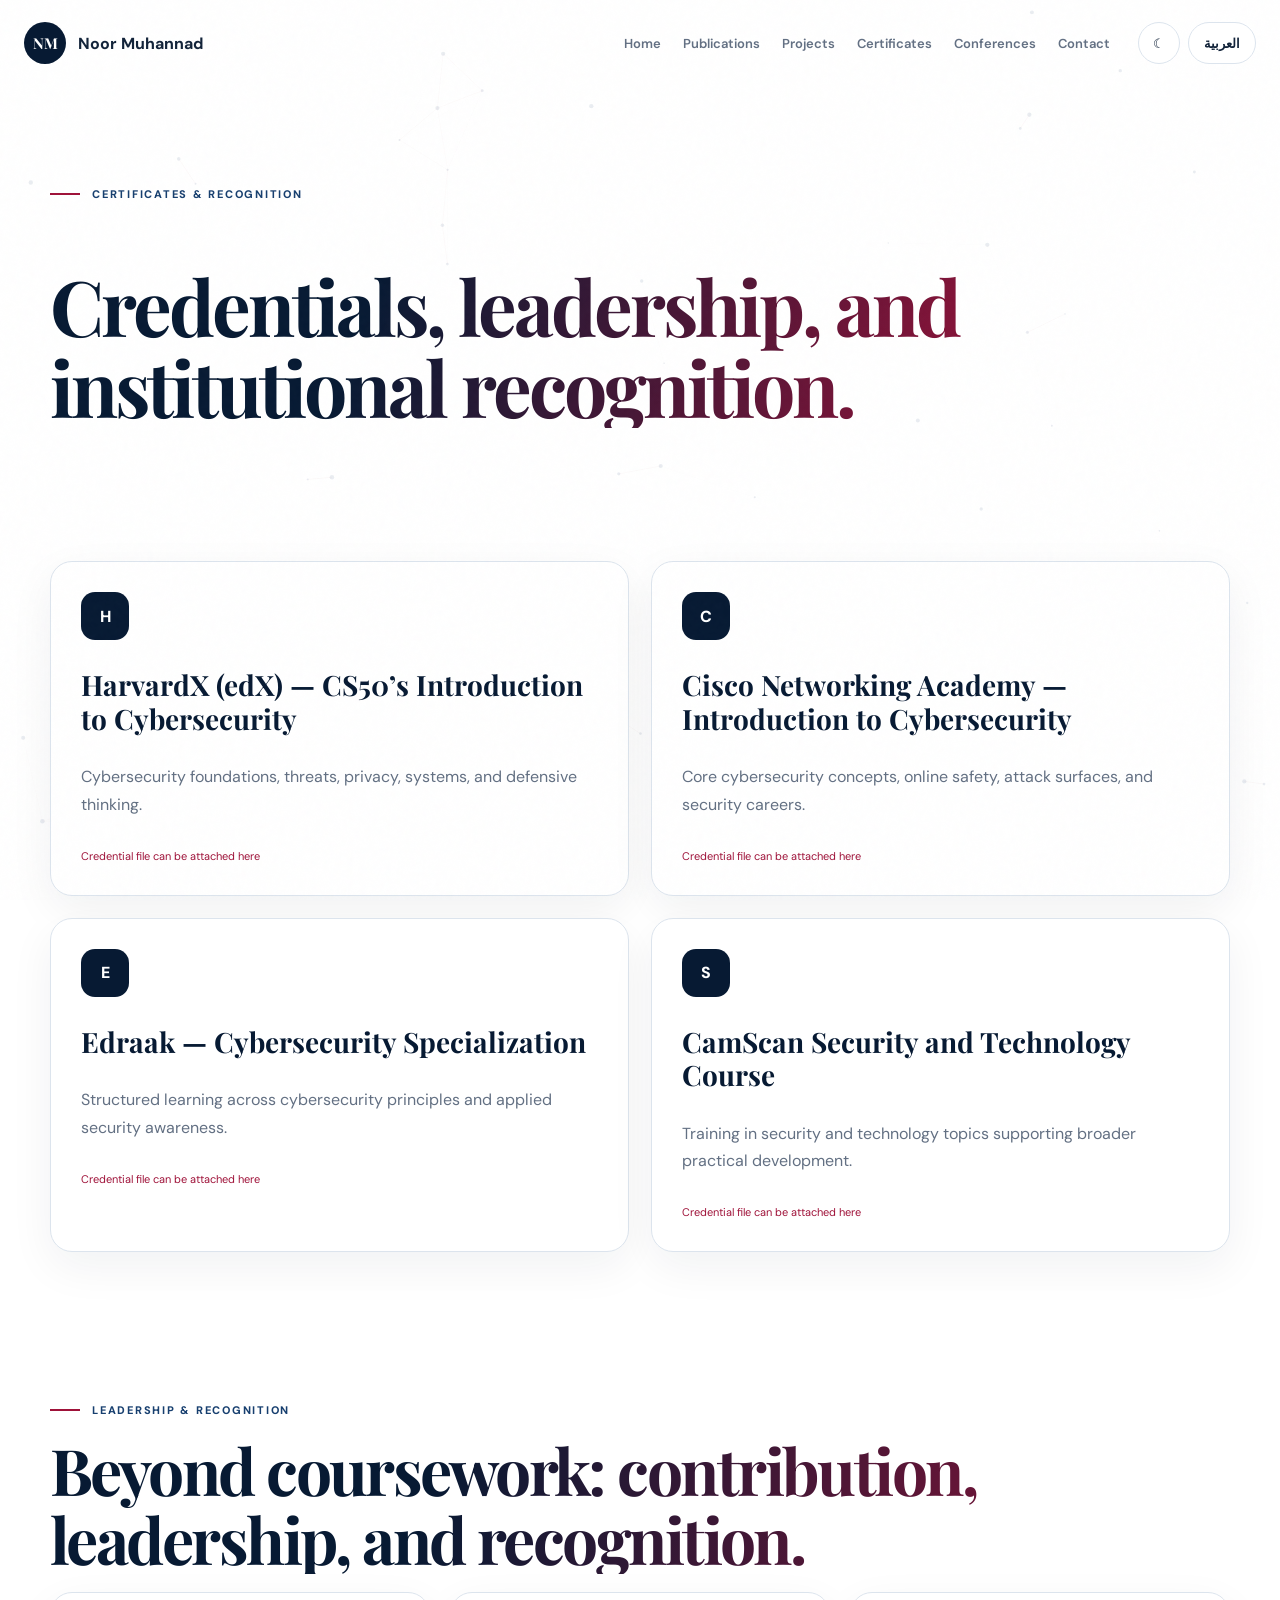
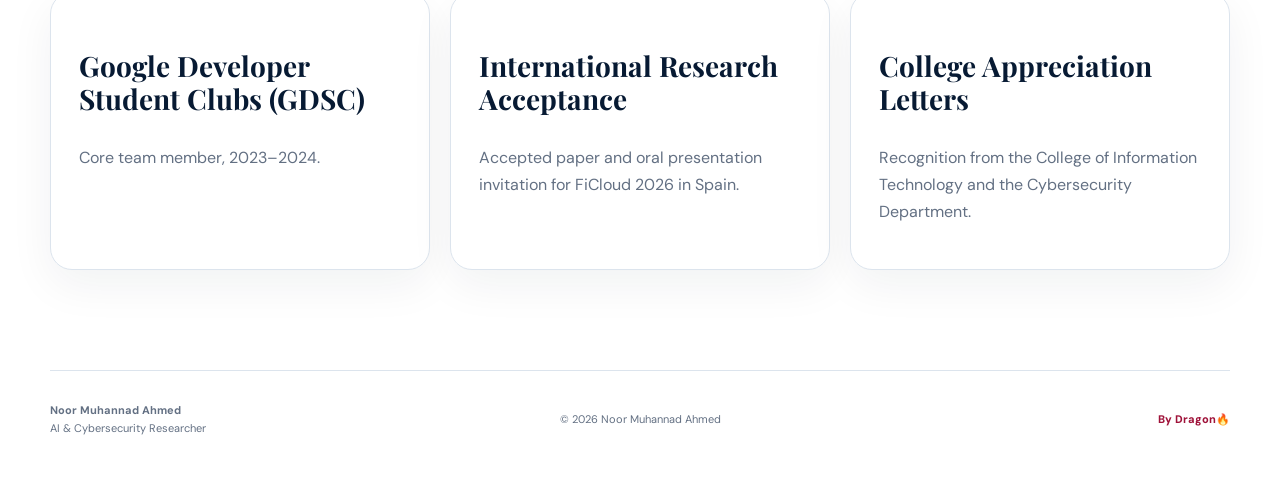
==== certificates.html @ e081cc7e "Add files via upload Initial Academic Portfolio" ====
<!DOCTYPE html><html lang="en" dir="ltr" data-theme="light"><head>
<meta charset="UTF-8">
<meta name="viewport" content="width=device-width,initial-scale=1">
<meta name="theme-color" content="#071a33">
<link rel="icon" href="assets/favicon.svg" type="image/svg+xml">
<link rel="preconnect" href="https://fonts.googleapis.com">
<link rel="preconnect" href="https://fonts.gstatic.com" crossorigin>
<link href="https://fonts.googleapis.com/css2?family=Cairo:wght@400;500;600;700;800&family=DM+Sans:wght@400;500;600;700&family=Playfair+Display:wght@600;700&display=swap" rel="stylesheet">
<link rel="stylesheet" href="styles.css">
<script defer src="script.js"></script>
<title>Certificates | Noor Muhannad</title>
<meta name="description" content="Certificates, leadership, and recognition of Noor Muhannad Ahmed.">
</head><body><canvas id="cyberCanvas" aria-hidden="true"></canvas><div id="cursorGlow" aria-hidden="true"></div>
<div class="scroll-progress" id="scrollProgress"></div><div class="noise"></div>
<header class="site-header">
<a class="brand" href="index.html"><span class="brand-mark">NM</span><span data-en="Noor Muhannad" data-ar="نور مهند">Noor Muhannad</span></a>
<nav class="nav" id="nav">
<a href="index.html" data-en="Home" data-ar="الرئيسية">Home</a>
<a href="publications.html" data-en="Publications" data-ar="الأبحاث">Publications</a>
<a href="projects.html" data-en="Projects" data-ar="المشاريع">Projects</a>
<a href="certificates.html" data-en="Certificates" data-ar="الشهادات">Certificates</a>
<a href="conferences.html" data-en="Conferences" data-ar="المؤتمرات">Conferences</a>
<a href="contact.html" data-en="Contact" data-ar="التواصل">Contact</a>
</nav>
<div class="header-actions">
<button id="themeToggle" class="icon-btn" aria-label="Theme">☾</button>
<button id="langToggle" class="lang-btn">العربية</button>
<button id="menuBtn" class="menu-btn" aria-label="Menu"><span></span><span></span></button>
</div>
</header>
<main>
<section class="page-hero section"><p class="eyebrow"><span></span><span data-en="Certificates & Recognition" data-ar="الشهادات والتقدير">Certificates & Recognition</span></p><h1 data-en="Credentials, leadership, and institutional recognition." data-ar="اعتمادات وقيادة وتقدير مؤسسي.">Credentials, leadership, and institutional recognition.</h1></section>
<section class="section">
<div class="certificate-grid">
<article class="certificate-card reveal"><span class="cert-icon">H</span><h3>HarvardX (edX) — CS50’s Introduction to Cybersecurity</h3><p data-en="Cybersecurity foundations, threats, privacy, systems, and defensive thinking." data-ar="أساسيات الأمن السيبراني والتهديدات والخصوصية والأنظمة والتفكير الدفاعي.">Cybersecurity foundations, threats, privacy, systems, and defensive thinking.</p><span class="cert-note" data-en="Credential file can be attached here" data-ar="يمكن إرفاق ملف الشهادة هنا">Credential file can be attached here</span></article>
<article class="certificate-card reveal"><span class="cert-icon">C</span><h3>Cisco Networking Academy — Introduction to Cybersecurity</h3><p data-en="Core cybersecurity concepts, online safety, attack surfaces, and security careers." data-ar="مفاهيم الأمن الأساسية والسلامة على الإنترنت وأسطح الهجوم والمسارات المهنية.">Core cybersecurity concepts, online safety, attack surfaces, and security careers.</p><span class="cert-note" data-en="Credential file can be attached here" data-ar="يمكن إرفاق ملف الشهادة هنا">Credential file can be attached here</span></article>
<article class="certificate-card reveal"><span class="cert-icon">E</span><h3>Edraak — Cybersecurity Specialization</h3><p data-en="Structured learning across cybersecurity principles and applied security awareness." data-ar="تعلم منظم في مبادئ الأمن السيبراني والوعي الأمني التطبيقي.">Structured learning across cybersecurity principles and applied security awareness.</p><span class="cert-note" data-en="Credential file can be attached here" data-ar="يمكن إرفاق ملف الشهادة هنا">Credential file can be attached here</span></article>
<article class="certificate-card reveal"><span class="cert-icon">S</span><h3>CamScan Security and Technology Course</h3><p data-en="Training in security and technology topics supporting broader practical development." data-ar="تدريب في موضوعات الأمن والتكنولوجيا لدعم التطور العملي الأوسع.">Training in security and technology topics supporting broader practical development.</p><span class="cert-note" data-en="Credential file can be attached here" data-ar="يمكن إرفاق ملف الشهادة هنا">Credential file can be attached here</span></article>
</div>
</section>
<section class="section recognition">
<div class="section-title reveal"><p class="eyebrow"><span></span><span data-en="Leadership & Recognition" data-ar="القيادة والتقدير">Leadership & Recognition</span></p><h2 data-en="Beyond coursework: contribution, leadership, and recognition." data-ar="أبعد من الدراسة: مساهمة وقيادة وتقدير.">Beyond coursework: contribution, leadership, and recognition.</h2></div>
<div class="card-grid">
<article class="card reveal"><h3>Google Developer Student Clubs (GDSC)</h3><p data-en="Core team member, 2023–2024." data-ar="عضو في الفريق الأساسي، 2023–2024.">Core team member, 2023–2024.</p></article>
<article class="card reveal"><h3 data-en="International Research Acceptance" data-ar="قبول بحث دولي">International Research Acceptance</h3><p data-en="Accepted paper and oral presentation invitation for FiCloud 2026 in Spain." data-ar="قبول بحث ودعوة عرض شفهي في FiCloud 2026 في إسبانيا.">Accepted paper and oral presentation invitation for FiCloud 2026 in Spain.</p></article>
<article class="card reveal"><h3 data-en="College Appreciation Letters" data-ar="كتب شكر من الكلية">College Appreciation Letters</h3><p data-en="Recognition from the College of Information Technology and the Cybersecurity Department." data-ar="تقدير من كلية تكنولوجيا المعلومات وقسم الأمن السيبراني.">Recognition from the College of Information Technology and the Cybersecurity Department.</p></article>
</div>
</section>
</main>
<footer>
<div><strong>Noor Muhannad Ahmed</strong><span data-en="AI & Cybersecurity Researcher" data-ar="باحثة في الذكاء الاصطناعي والأمن السيبراني">AI & Cybersecurity Researcher</span></div>
<p>© <span id="year"></span> Noor Muhannad Ahmed</p>
<p class="dragon">By Dragon🔥</p>
</footer>
</body></html>
---- styles.css ----
:root{--navy:#071a33;--blue:#173f6f;--cherry:#9f1239;--cherry2:#c51f4f;--bg:#fff;--surface:#fff;--surface2:#f4f7fa;--text:#13243a;--muted:#637083;--line:#dce4ed;--shadow:0 24px 70px rgba(7,26,51,.12)}
html[data-theme=dark]{--navy:#e9f0fa;--blue:#94b7e5;--cherry:#ef4d79;--cherry2:#ff7198;--bg:#09111f;--surface:#0e1929;--surface2:#132238;--text:#eef4fb;--muted:#9eacbf;--line:#26364d;--shadow:0 24px 70px rgba(0,0,0,.35)}
*{box-sizing:border-box}html{scroll-behavior:smooth}body{margin:0;background:var(--bg);color:var(--text);font-family:"DM Sans",sans-serif;transition:.3s}a{text-decoration:none;color:inherit}.section{width:min(1180px,calc(100% - 48px));margin:auto}.noise{position:fixed;inset:0;pointer-events:none;z-index:90;opacity:.02;background-image:url("data:image/svg+xml,%3Csvg viewBox='0 0 160 160' xmlns='http://www.w3.org/2000/svg'%3E%3Cfilter id='n'%3E%3CfeTurbulence type='fractalNoise' baseFrequency='.9' numOctaves='4'/%3E%3C/filter%3E%3Crect width='100%25' height='100%25' filter='url(%23n)'/%3E%3C/svg%3E")}.scroll-progress{position:fixed;top:0;left:0;height:3px;background:linear-gradient(90deg,var(--cherry),var(--cherry2));z-index:200;width:0}.site-header{width:min(1280px,calc(100% - 48px));height:86px;margin:auto;display:flex;align-items:center;gap:28px;position:relative;z-index:100}.brand{display:flex;align-items:center;gap:12px;font-weight:700}.brand-mark{width:42px;height:42px;border-radius:50%;display:grid;place-items:center;background:#071a33;color:#fff;font:700 15px "Playfair Display",serif}.nav{display:flex;gap:22px;margin-left:auto;font-size:13px;font-weight:600}.nav a{color:var(--muted)}.nav a:hover{color:var(--cherry)}.header-actions{display:flex;gap:8px}.icon-btn,.lang-btn{border:1px solid var(--line);background:var(--surface);color:var(--text);height:42px;border-radius:999px;cursor:pointer}.icon-btn{width:42px}.lang-btn{padding:0 15px;font-weight:700}.menu-btn{display:none;border:0;background:transparent}.menu-btn span{display:block;width:24px;height:2px;background:var(--text);margin:5px}.hero{min-height:calc(100vh - 86px);display:grid;grid-template-columns:1.1fr .9fr;align-items:center;gap:70px;padding:60px 0 100px}.eyebrow{display:flex;align-items:center;gap:12px;text-transform:uppercase;letter-spacing:.16em;font-size:11px;font-weight:800;color:var(--blue)}.eyebrow>span:first-child{width:30px;height:2px;background:var(--cherry)}h1,h2,h3{color:var(--navy)}.hero h1,.page-hero h1,.section-title h2{font-family:"Playfair Display",serif;letter-spacing:-.04em}.hero h1{font-size:clamp(54px,6vw,90px);line-height:1;margin:20px 0}.hero h1 em{color:var(--cherry)}.lead{font-size:18px;line-height:1.8;color:var(--muted);max-width:700px}.actions{display:flex;gap:14px;margin-top:30px}.btn{display:inline-flex;align-items:center;justify-content:center;min-height:50px;padding:0 22px;border-radius:999px;font-weight:700}.primary{background:#071a33;color:#fff}.secondary{border:1px solid var(--line);background:var(--surface)}.social-row{display:flex;gap:22px;margin-top:30px;color:var(--muted);font-size:13px}.identity-sphere{width:min(440px,90vw);aspect-ratio:1;position:relative;display:grid;place-items:center}.ring{position:absolute;border:1px solid var(--line);border-radius:50%}.r1{inset:5%;animation:spin 20s linear infinite}.r2{inset:18%;border-style:dashed;animation:spin 15s linear infinite reverse}.core{width:58%;aspect-ratio:1;border-radius:50%;background:linear-gradient(145deg,#071a33,#173f6f);color:#fff;display:grid;place-items:center;align-content:center;box-shadow:var(--shadow)}.core strong{font:700 78px "Playfair Display",serif}.core small{opacity:.65}.float-card{position:absolute;background:var(--surface);border:1px solid var(--line);border-radius:14px;padding:12px 15px;box-shadow:var(--shadow);font-size:11px;font-weight:700}.fc1{top:20%;left:-3%}.fc2{right:-3%;bottom:23%;color:var(--cherry)}.stats{background:#071a33;color:#fff;display:grid;grid-template-columns:repeat(4,1fr);padding:32px;border-radius:24px}.stats article{padding:5px 20px;border-right:1px solid rgba(255,255,255,.13)}.stats article:last-child{border-right:0}.stats strong{display:block;font:700 22px "Playfair Display",serif}.stats span{font-size:11px;color:rgba(255,255,255,.6)}.intro-grid,.featured{padding-top:140px}.intro-grid{display:grid;grid-template-columns:1fr 1fr;gap:60px}.section-title h2{font-size:clamp(40px,5vw,65px);line-height:1.08;margin:18px 0}.profile-card,.card,.project-card,.certificate-card,.publication,.conference,.contact-panel,.qr-box{background:var(--surface);border:1px solid var(--line);border-radius:22px;box-shadow:0 15px 45px rgba(7,26,51,.06)}.profile-card{padding:34px;line-height:1.8;color:var(--muted)}.profile-list,.tags{display:flex;flex-wrap:wrap;gap:8px;margin-top:20px}.profile-list span,.tags span{border:1px solid var(--line);border-radius:999px;padding:8px 11px;font-size:10px}.card-grid{display:grid;grid-template-columns:repeat(3,1fr);gap:20px}.card{padding:28px}.card h3{font:700 28px/1.2 "Playfair Display",serif}.card p{color:var(--muted);line-height:1.7}.card a,.text-link{color:var(--cherry);font-weight:700}.pill{display:inline-flex;padding:7px 10px;border-radius:999px;font-size:9px;text-transform:uppercase;font-weight:800}.accepted{background:rgba(22,131,93,.13);color:#16835d}.review{background:rgba(159,18,57,.12);color:var(--cherry)}.submitted{background:rgba(23,63,111,.12);color:var(--blue)}.page-hero{padding:90px 0 70px}.page-hero h1{font-size:clamp(48px,6vw,78px);line-height:1.06;max-width:980px}.pub-list,.conference-list{display:flex;flex-direction:column;gap:22px;padding-bottom:100px}.publication{padding:34px}.pub-meta{display:flex;justify-content:space-between}.publication h2{font:700 34px/1.2 "Playfair Display",serif}.publication p{color:var(--muted);line-height:1.75}.authors{color:var(--blue)!important;font-weight:700}.venue{font-weight:700}.pub-actions{margin-top:22px}.project-grid{display:grid;grid-template-columns:repeat(3,1fr);gap:20px;padding-bottom:100px}.project-card{padding:28px;position:relative}.project-no{position:absolute;right:22px;top:18px;color:var(--muted);opacity:.35;font-weight:800}.project-card h3{font:700 27px/1.2 "Playfair Display",serif;padding-right:30px}.project-card p{color:var(--muted);line-height:1.7}.stack{color:var(--cherry)!important;font-size:11px;font-weight:700}.certificate-grid{display:grid;grid-template-columns:repeat(2,1fr);gap:22px}.certificate-card{padding:30px}.cert-icon{width:48px;height:48px;border-radius:14px;background:#071a33;color:#fff;display:grid;place-items:center;font-weight:800}.certificate-card h3{font:700 28px/1.2 "Playfair Display",serif}.certificate-card p{color:var(--muted);line-height:1.7}.cert-note{display:inline-block;margin-top:15px;color:var(--cherry);font-size:11px}.recognition{padding:140px 0 100px}.conference{padding:30px;display:grid;grid-template-columns:70px 1fr;gap:22px}.flag{font-size:40px}.conference h2{font:700 32px/1.2 "Playfair Display",serif}.conference p{color:var(--muted);line-height:1.7}.contact-layout{display:grid;grid-template-columns:1fr 360px;gap:24px;padding-bottom:100px}.contact-panel{padding:26px;display:flex;flex-direction:column;gap:12px}.contact-panel a{display:flex;align-items:center;gap:14px;padding:16px;border:1px solid var(--line);border-radius:14px}.contact-panel a>span{width:38px;height:38px;border-radius:50%;display:grid;place-items:center;background:var(--surface2)}.contact-panel small{display:block;color:var(--muted)}.contact-panel strong{font-size:13px}.qr-box{padding:26px;text-align:center}.qr-box h2{font:700 28px "Playfair Display",serif}.qr-box img{max-width:220px}.qr-box p{font-size:10px;color:var(--muted);word-break:break-all}footer{width:min(1180px,calc(100% - 48px));margin:auto;border-top:1px solid var(--line);padding:30px 0 40px;display:grid;grid-template-columns:1fr auto 1fr;align-items:center;color:var(--muted);font-size:11px}footer div span{display:block;margin-top:4px}.dragon{text-align:right;color:var(--cherry);font-weight:800}.reveal{opacity:0;transform:translateY(24px);transition:.7s}.reveal.visible{opacity:1;transform:none}.arabic{font-family:"Cairo",sans-serif}.arabic h1,.arabic h2,.arabic h3{font-family:"Cairo",sans-serif!important}.arabic .nav{margin-left:0;margin-right:auto}.arabic .stats article{border-right:0;border-left:1px solid rgba(255,255,255,.13)}.arabic .stats article:last-child{border-left:0}.arabic .project-no{right:auto;left:22px}.arabic .project-card h3{padding-right:0;padding-left:30px}.arabic .dragon{text-align:left}@keyframes spin{to{transform:rotate(360deg)}}@media(max-width:900px){.nav{display:none;position:absolute;top:74px;right:0;width:240px;padding:20px;background:var(--surface);border:1px solid var(--line);border-radius:18px;box-shadow:var(--shadow);flex-direction:column}.nav.open{display:flex}.menu-btn{display:block}.hero{grid-template-columns:1fr;text-align:center}.eyebrow,.actions,.social-row{justify-content:center}.stats{grid-template-columns:1fr 1fr}.intro-grid{grid-template-columns:1fr}.card-grid,.project-grid{grid-template-columns:1fr 1fr}.contact-layout{grid-template-columns:1fr}.qr-box{max-width:380px;margin:auto}.arabic .nav{right:auto;left:0}}@media(max-width:600px){.section,.site-header,footer{width:min(100% - 28px,1180px)}.hero h1{font-size:46px}.stats{grid-template-columns:1fr}.stats article,.arabic .stats article{border:0;border-bottom:1px solid rgba(255,255,255,.13);padding:15px 3px}.card-grid,.project-grid,.certificate-grid{grid-template-columns:1fr}.publication h2,.conference h2{font-size:26px}.conference{grid-template-columns:1fr}.contact-panel strong{font-size:10px}.social-row{flex-direction:column;align-items:center}.intro-grid,.featured{padding-top:100px}footer{grid-template-columns:1fr;text-align:center;gap:6px}.dragon,.arabic .dragon{text-align:center}}

#cyberCanvas{
position:fixed;
inset:0;
width:100%;
height:100%;
z-index:-3;
pointer-events:none;
opacity:.42
}
#cursorGlow{
position:fixed;
width:260px;
height:260px;
border-radius:50%;
pointer-events:none;
z-index:-2;
background:radial-gradient(circle,rgba(159,18,57,.14),rgba(23,63,111,.07) 42%,transparent 72%);
transform:translate(-50%,-50%);
filter:blur(8px);
opacity:0;
transition:opacity .25s ease
}
body:hover #cursorGlow{opacity:1}
.live-badge{
display:inline-flex;
align-items:center;
gap:9px;
margin-bottom:18px;
padding:9px 13px;
border:1px solid var(--line);
border-radius:999px;
background:color-mix(in srgb,var(--surface) 88%,transparent);
backdrop-filter:blur(14px);
box-shadow:0 10px 30px rgba(7,26,51,.07);
font-size:11px;
font-weight:700;
color:var(--muted)
}
.live-dot{
width:8px;
height:8px;
border-radius:50%;
background:#22c55e;
box-shadow:0 0 0 0 rgba(34,197,94,.5);
animation:livePulse 2s infinite
}
@keyframes livePulse{
0%{box-shadow:0 0 0 0 rgba(34,197,94,.45)}
70%{box-shadow:0 0 0 9px rgba(34,197,94,0)}
100%{box-shadow:0 0 0 0 rgba(34,197,94,0)}
}
.floating-code{
position:absolute;
width:54px;
height:54px;
border-radius:16px;
display:grid;
place-items:center;
background:color-mix(in srgb,var(--surface) 90%,transparent);
border:1px solid var(--line);
box-shadow:var(--shadow);
font-weight:800;
font-size:12px;
color:var(--cherry);
backdrop-filter:blur(14px);
animation:floatCode 5s ease-in-out infinite;
z-index:3
}
.code-a{top:5%;left:8%;animation-delay:0s}
.code-b{right:2%;top:28%;animation-delay:1.1s;color:var(--blue)}
.code-c{left:8%;bottom:9%;animation-delay:2.2s}
@keyframes floatCode{
0%,100%{transform:translateY(0) rotate(0)}
50%{transform:translateY(-14px) rotate(3deg)}
}
.brand-mark{
position:relative;
overflow:hidden
}
.brand-mark::after{
content:"";
position:absolute;
inset:-40%;
background:linear-gradient(110deg,transparent 35%,rgba(255,255,255,.35) 50%,transparent 65%);
transform:translateX(-120%) rotate(12deg);
animation:brandShine 5s ease-in-out infinite
}
@keyframes brandShine{
0%,72%{transform:translateX(-120%) rotate(12deg)}
88%,100%{transform:translateX(120%) rotate(12deg)}
}
.card,.project-card,.certificate-card,.publication,.conference,.profile-card,.contact-panel,.qr-box{
position:relative;
overflow:hidden;
transition:transform .28s ease,box-shadow .28s ease,border-color .28s ease
}
.card::before,.project-card::before,.certificate-card::before,.publication::before,.conference::before{
content:"";
position:absolute;
inset:0;
background:linear-gradient(120deg,transparent 15%,color-mix(in srgb,var(--cherry) 7%,transparent),transparent 78%);
transform:translateX(-120%);
transition:transform .7s ease;
pointer-events:none
}
.card:hover::before,.project-card:hover::before,.certificate-card:hover::before,.publication:hover::before,.conference:hover::before{
transform:translateX(120%)
}
.card:hover,.project-card:hover,.certificate-card:hover,.publication:hover,.conference:hover,.profile-card:hover{
transform:translateY(-8px);
box-shadow:var(--shadow);
border-color:color-mix(in srgb,var(--cherry) 35%,var(--line))
}
.hero h1 em{
position:relative;
display:inline-block
}
.hero h1 em::after{
content:"";
position:absolute;
left:0;
right:0;
bottom:-6px;
height:6px;
border-radius:999px;
background:linear-gradient(90deg,var(--cherry),transparent);
transform:scaleX(0);
transform-origin:left;
animation:underlineGrow 1.1s .65s ease forwards
}
@keyframes underlineGrow{to{transform:scaleX(1)}}
.stats article strong{
animation:metricGlow 4s ease-in-out infinite
}
.stats article:nth-child(2) strong{animation-delay:.5s}
.stats article:nth-child(3) strong{animation-delay:1s}
.stats article:nth-child(4) strong{animation-delay:1.5s}
@keyframes metricGlow{
0%,100%{text-shadow:none}
50%{text-shadow:0 0 18px rgba(255,255,255,.28)}
}
.page-hero h1,.section-title h2{
background:linear-gradient(110deg,var(--navy) 15%,var(--cherry) 48%,var(--navy) 82%);
background-size:220% auto;
-webkit-background-clip:text;
background-clip:text;
color:transparent;
animation:titleShift 8s linear infinite
}
@keyframes titleShift{to{background-position:220% center}}
.reveal{
opacity:0;
transform:translateY(34px) scale(.985);
filter:blur(5px);
transition:opacity .8s ease,transform .8s ease,filter .8s ease
}
.reveal.visible{
opacity:1;
transform:none;
filter:none
}
@media (prefers-reduced-motion:reduce){
*,*::before,*::after{animation:none!important;transition:none!important}
#cyberCanvas,#cursorGlow{display:none}
}
@media(max-width:700px){
#cursorGlow{display:none}
.floating-code{width:44px;height:44px;font-size:10px}
.code-a{left:2%}.code-b{right:0}.code-c{left:3%}
}
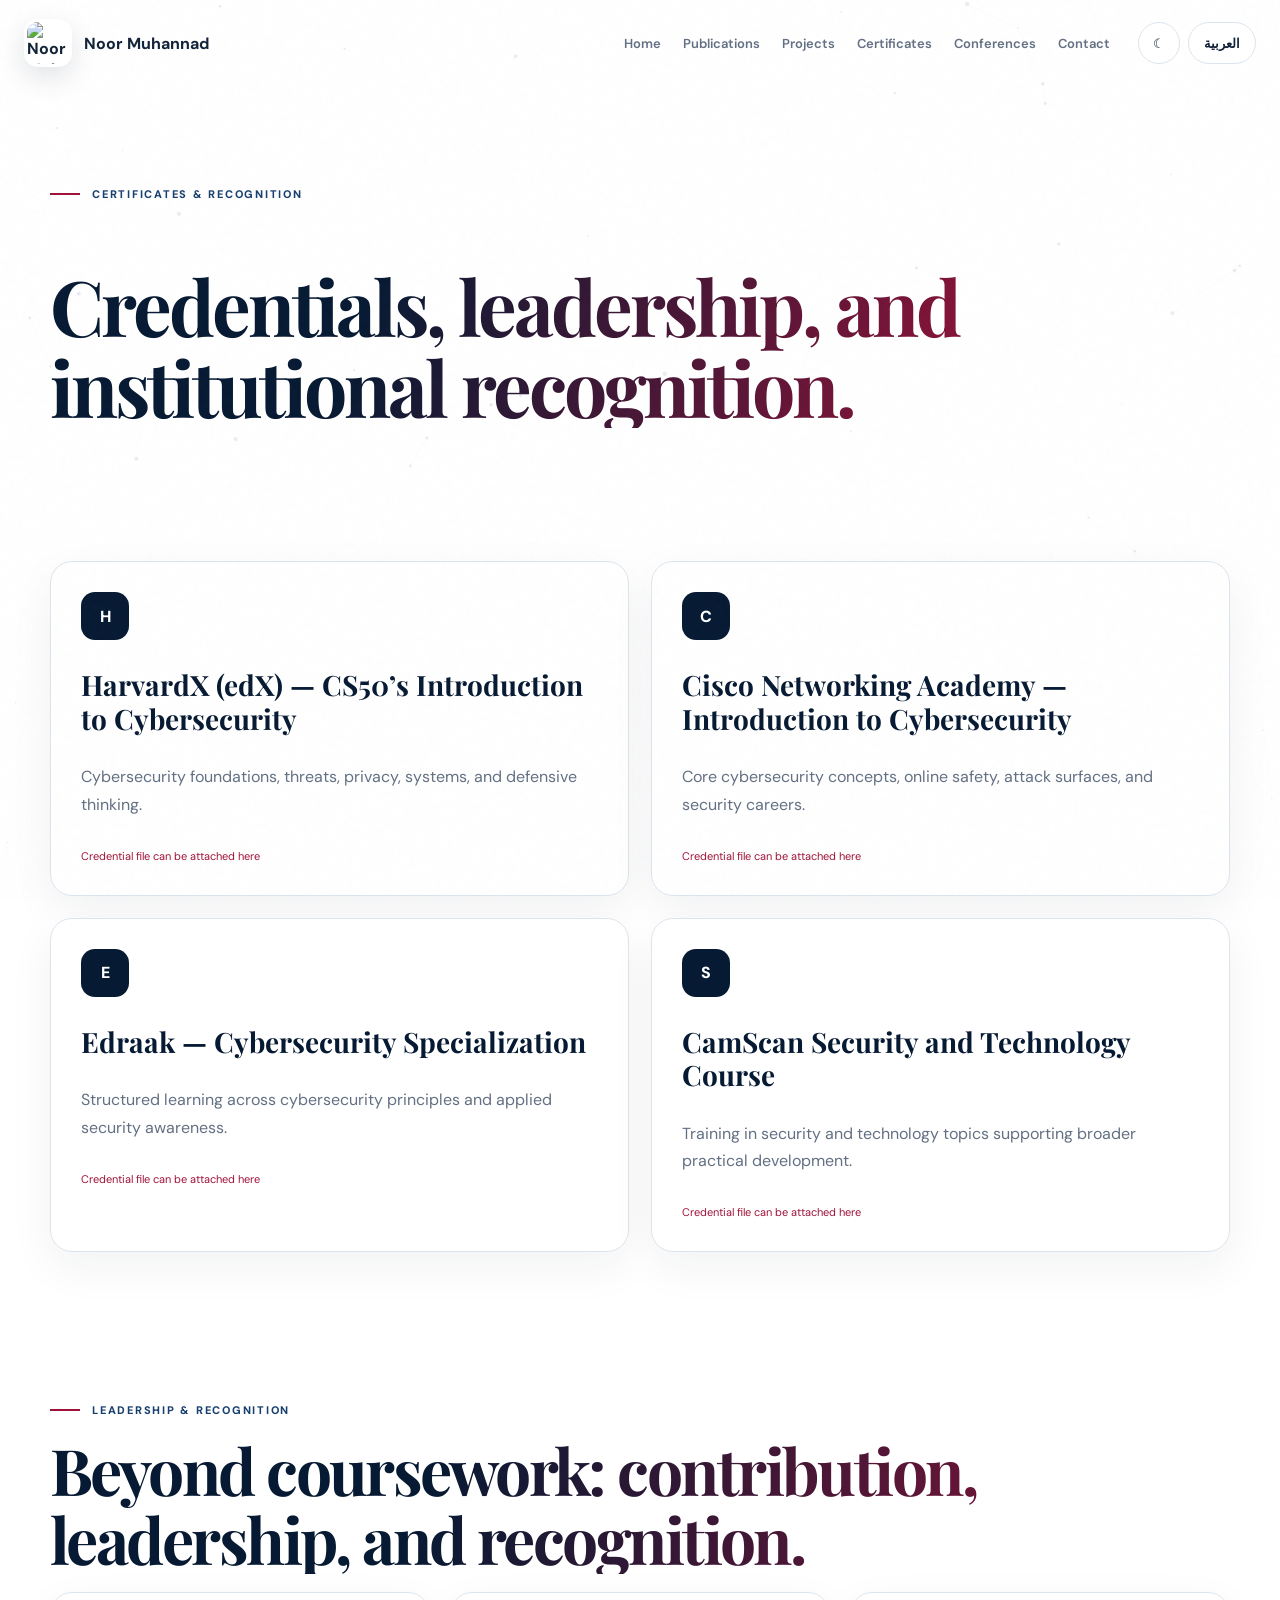
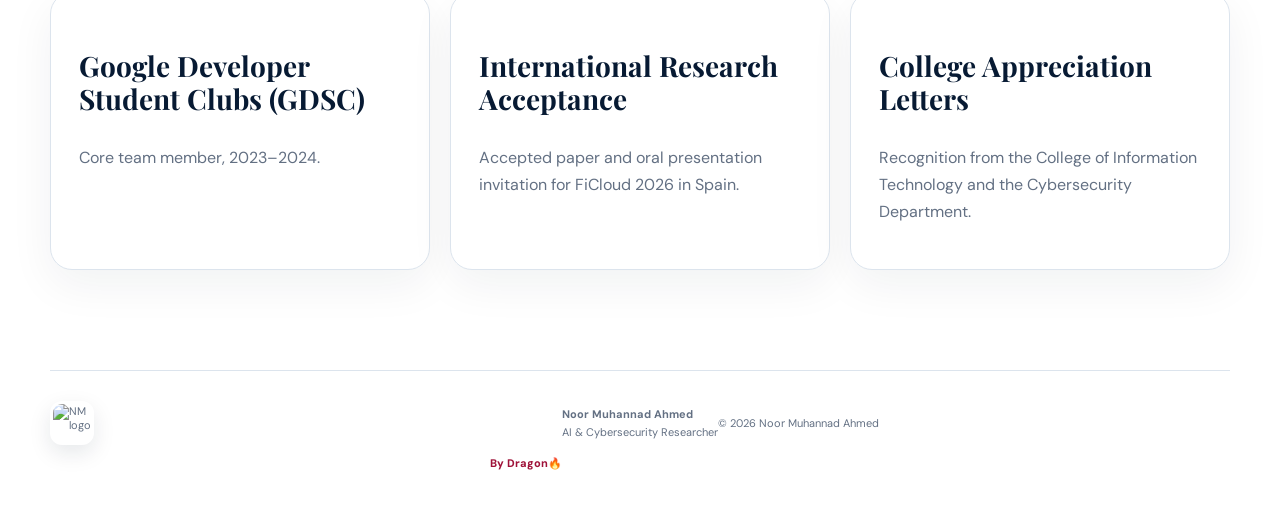
==== commit da6605dc: "Add files via upload" ====
--- a/certificates.html
+++ b/certificates.html
@@ -2,7 +2,7 @@
 <meta charset="UTF-8">
 <meta name="viewport" content="width=device-width,initial-scale=1">
 <meta name="theme-color" content="#071a33">
-<link rel="icon" href="assets/favicon.svg" type="image/svg+xml">
+<link rel="icon" href="assets/noor-monogram.png" type="image/png">
 <link rel="preconnect" href="https://fonts.googleapis.com">
 <link rel="preconnect" href="https://fonts.gstatic.com" crossorigin>
 <link href="https://fonts.googleapis.com/css2?family=Cairo:wght@400;500;600;700;800&family=DM+Sans:wght@400;500;600;700&family=Playfair+Display:wght@600;700&display=swap" rel="stylesheet">
@@ -13,7 +13,10 @@
 </head><body><canvas id="cyberCanvas" aria-hidden="true"></canvas><div id="cursorGlow" aria-hidden="true"></div>
 <div class="scroll-progress" id="scrollProgress"></div><div class="noise"></div>
 <header class="site-header">
-<a class="brand" href="index.html"><span class="brand-mark">NM</span><span data-en="Noor Muhannad" data-ar="نور مهند">Noor Muhannad</span></a>
+<a class="brand brand-logo" href="index.html" aria-label="Noor Muhannad home">
+<img src="assets/noor-monogram.png" alt="Noor Muhannad logo">
+<span data-en="Noor Muhannad" data-ar="نور مهند">Noor Muhannad</span>
+</a>
 <nav class="nav" id="nav">
 <a href="index.html" data-en="Home" data-ar="الرئيسية">Home</a>
 <a href="publications.html" data-en="Publications" data-ar="الأبحاث">Publications</a>
@@ -47,7 +50,7 @@
 </div>
 </section>
 </main>
-<footer>
+<footer><img class="footer-logo" src="assets/noor-monogram.png" alt="NM logo">
 <div><strong>Noor Muhannad Ahmed</strong><span data-en="AI & Cybersecurity Researcher" data-ar="باحثة في الذكاء الاصطناعي والأمن السيبراني">AI & Cybersecurity Researcher</span></div>
 <p>© <span id="year"></span> Noor Muhannad Ahmed</p>
 <p class="dragon">By Dragon🔥</p>
--- a/styles.css
+++ b/styles.css
@@ -173,3 +173,13 @@
 .floating-code{width:44px;height:44px;font-size:10px}
 .code-a{left:2%}.code-b{right:0}.code-c{left:3%}
 }
+
+.brand-logo{display:flex;align-items:center;gap:12px}
+.brand-logo img{width:48px;height:48px;object-fit:contain;border-radius:14px;background:#fff;padding:3px;box-shadow:0 10px 28px rgba(7,26,51,.12)}
+.hero-brand-logo{width:min(560px,92%);height:auto;display:block;margin:0 0 24px;filter:drop-shadow(0 18px 35px rgba(7,26,51,.08));animation:logoReveal 1s ease both}
+@keyframes logoReveal{from{opacity:0;transform:translateY(18px) scale(.97)}to{opacity:1;transform:none}}
+.footer-logo{width:44px;height:44px;object-fit:contain;border-radius:12px;background:#fff;padding:3px;box-shadow:0 8px 22px rgba(7,26,51,.1);margin-right:14px}
+footer{position:relative}
+html[data-theme="dark"] .brand-logo img,html[data-theme="dark"] .footer-logo{background:#fff}
+@media(max-width:900px){.hero-brand-logo{margin-inline:auto}}
+@media(max-width:600px){.brand-logo img{width:42px;height:42px}.brand-logo span{display:none}.hero-brand-logo{width:100%;margin-bottom:18px}.footer-logo{margin:0 auto 8px}}
